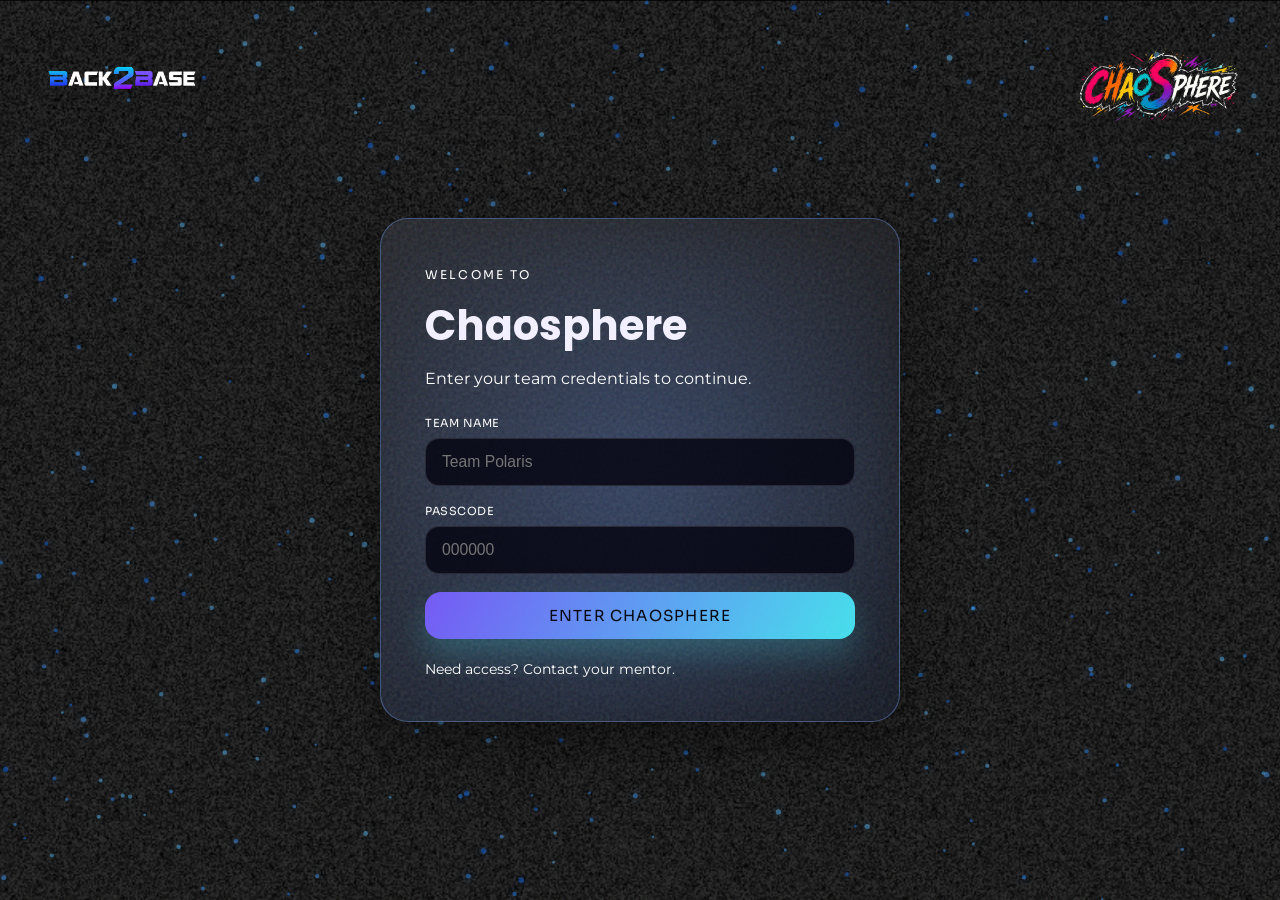
==== pages/index.html @ 479a15c3 "Initial" ====
<!DOCTYPE html>
<html lang="en">

<head>
    <meta charset="UTF-8">
    <meta name="viewport" content="width=device-width, initial-scale=1.0">
    <title>Chaosphere | Team Login</title>
    <meta name="description" content="Chaosphere team login portal.">
    <link rel="stylesheet" href="../css/style.css">
    <script>
        /*
        (function () {
            var storedTheme = localStorage.getItem('chaosphere-theme');
            if (!storedTheme) {
                storedTheme = 'dark';
            }
            document.documentElement.setAttribute('data-theme', storedTheme);
        })();
        */
        (function () {
            document.documentElement.setAttribute('data-theme', 'dark');
            localStorage.setItem('chaosphere-theme', 'dark');
        })();
    </script>
</head>

<body>
    <div class="page-loader" aria-live="polite" aria-busy="true">
        <div class="page-loader__core">
            <div class="page-loader__ring"></div>
            <div class="page-loader__spark"></div>
            <p>Loading Chaosphere</p>
        </div>
    </div>
    <canvas id="antigravity-canvas" class="antigravity-canvas"></canvas>

    <header class="corner-logos" aria-label="Branding">
        <img class="corner-logo logo-left" src="../assets/B2BLogo.png" alt="B2B Logo">
        <img class="corner-logo logo-right" src="../assets/ChoasphereLogo.png" alt="Chaosphere Logo">
    </header>

    <main class="login-shell">
        <section class="login-card" aria-labelledby="login-title">
            <div class="login-card__glow" aria-hidden="true"></div>
            <div class="login-card__content">
                <p class="login-kicker">Welcome to</p>
                <!-- <h1 id="login-title">Chaosphere Arena</h1> -->
                <!-- <h1 id="login-title">Welcome to Chaosphere</h1> -->
                <h1 id="login-title">Chaosphere</h1>
                <p class="login-subtitle">Enter your team credentials to continue.</p>

                <form class="login-form" id="login-form" autocomplete="on">
                    <label class="input-field">
                        <span>Team Name</span>
                        <input type="text" name="teamName" placeholder="Team Polaris" required>
                    </label>

                    <label class="input-field">
                        <span>Passcode</span>
                        <input type="password" name="passcode" inputmode="numeric" pattern="[0-9]*" placeholder="000000"
                            required>
                    </label>

                    <button type="submit" class="login-button">Enter Chaosphere</button>
                </form>

                <!-- <p class="login-hint">Need access? Contact your coordinator.</p> -->
                <p class="login-hint">Need access? Contact your mentor.</p>
            </div>
        </section>
    </main>

    <script src="../js/script.js"></script>
    <script src="../js/login.js"></script>
</body>

</html>
---- css/style.css ----
@import url('https://fonts.googleapis.com/css2?family=Montserrat:ital,wght@0,300;0,400;0,500;0,600;0,700;1,300;1,400;1,500;1,600;1,700&family=Poppins:ital,wght@0,400;0,500;0,600;0,700;1,400;1,500;1,600;1,700&family=Sora:wght@300;400;500;600;700&family=Urbanist:ital,wght@0,400;0,500;0,600;0,700;1,400;1,500;1,600;1,700&display=swap');

:root {
    --bg-primary: #0a0a12;
    --bg-secondary: #111122;
    --text-primary: #f2f0ff;
    /* --text-secondary: #c3c0d8; */
    --text-secondary: #ffffff;
    /* --text-muted: #8c88a3; */
    --text-muted: #ffffff;
    --accent-glow: #7a5cff;
    --accent-teal: #4bf3ff;
    /* --glass-bg: rgba(14, 14, 28, 0.55); */
    /* --glass-bg: rgba(255, 235, 235, 0.18); */
    /* --glass-bg: rgba(6, 6, 12, 0.62); */
    --glass-bg: rgba(6, 6, 12, 0.68);
    /* --glass-border: rgba(122, 92, 255, 0.35); */
    /* --glass-border: rgba(255, 178, 178, 0.38); */
    /* --glass-border: rgba(255, 140, 140, 0.35); */
    --glass-border: rgba(120, 165, 255, 0.4);
    /* --glass-shadow: 0 24px 60px rgba(0, 0, 0, 0.45); */
    --glass-shadow: 0 22px 50px rgba(0, 0, 0, 0.35);
    --input-bg: rgba(8, 8, 20, 0.85);
    --transition-smooth: all 0.4s cubic-bezier(0.4, 0, 0.2, 1);
    --font-h1: 'Poppins', 'Helvetica Neue', Arial, sans-serif;
    --font-h2: 'Urbanist', 'Helvetica Neue', Arial, sans-serif;
    --font-h3: 'Sora', 'Helvetica Neue', Arial, sans-serif;
    --font-body: 'Montserrat', 'Helvetica Neue', Arial, sans-serif;
}

[data-theme="light"] {
    --bg-primary: #f9f7fb;
    --bg-secondary: #ece9f5;
    --text-primary: #1a1a2e;
    /* --text-secondary: #4a4a5a; */
    --text-secondary: #ffffff;
    /* --text-muted: #8a8a9a; */
    --text-muted: #ffffff;
    --accent-glow: #5e50a1;
    --accent-teal: #2bb7c0;
    /* --glass-bg: rgba(255, 255, 255, 0.65); */
    /* --glass-bg: rgba(255, 235, 235, 0.28); */
    /* --glass-bg: rgba(20, 18, 28, 0.58); */
    --glass-bg: rgba(18, 18, 26, 0.62);
    /* --glass-border: rgba(255, 255, 255, 0.7); */
    /* --glass-border: rgba(255, 190, 190, 0.5); */
    /* --glass-border: rgba(255, 150, 150, 0.4); */
    --glass-border: rgba(120, 165, 255, 0.45);
    /* --glass-shadow: 0 18px 40px rgba(0, 0, 0, 0.15); */
    --glass-shadow: 0 16px 34px rgba(0, 0, 0, 0.18);
    --input-bg: rgba(255, 255, 255, 0.9);
}

*,
*::before,
*::after {
    margin: 0;
    padding: 0;
    box-sizing: border-box;
}

html {
    font-size: 16px;
}

body {
    font-family: var(--font-body);
    color: var(--text-primary);
    background-color: var(--bg-primary);
    min-height: 100vh;
    overflow-x: hidden;
    -webkit-font-smoothing: antialiased;
    -moz-osx-font-smoothing: grayscale;
}

.page-loader {
    position: fixed;
    inset: 0;
    display: grid;
    place-items: center;
    background: radial-gradient(circle at 20% 20%, rgba(60, 120, 255, 0.2), transparent 60%),
        radial-gradient(circle at 80% 80%, rgba(30, 80, 180, 0.25), transparent 65%),
        rgba(5, 6, 14, 0.95);
    z-index: 5;
    transition: opacity 0.6s ease, visibility 0.6s ease;
}

.pay-page .page-loader,
.confirm-page .page-loader {
    background: radial-gradient(circle at 20% 20%, rgba(200, 60, 70, 0.25), transparent 60%),
        radial-gradient(circle at 80% 80%, rgba(140, 30, 40, 0.35), transparent 65%),
        rgba(10, 6, 10, 0.95);
}

.page-loader__core {
    display: grid;
    gap: 18px;
    justify-items: center;
    color: var(--text-primary);
    text-transform: uppercase;
    letter-spacing: 0.3em;
    font-size: 0.7rem;
}

.page-loader__ring {
    width: 86px;
    height: 86px;
    border-radius: 50%;
    border: 2px solid rgba(80, 140, 255, 0.25);
    border-top-color: rgba(120, 180, 255, 0.9);
    border-right-color: rgba(60, 130, 255, 0.6);
    box-shadow: 0 0 24px rgba(60, 120, 255, 0.35);
    animation: spinLoader 1.3s linear infinite;
}

.pay-page .page-loader__ring,
.confirm-page .page-loader__ring {
    border: 2px solid rgba(200, 80, 90, 0.25);
    border-top-color: rgba(255, 120, 130, 0.9);
    border-right-color: rgba(200, 70, 80, 0.6);
    box-shadow: 0 0 24px rgba(200, 70, 90, 0.35);
}

.page-loader__spark {
    width: 140px;
    height: 6px;
    border-radius: 999px;
    background: linear-gradient(90deg, transparent, rgba(120, 180, 255, 0.75), transparent);
    animation: pulseLoader 1.4s ease-in-out infinite;
}

.pay-page .page-loader__spark,
.confirm-page .page-loader__spark {
    background: linear-gradient(90deg, transparent, rgba(255, 120, 130, 0.75), transparent);
}

.page-loader--hidden {
    opacity: 0;
    visibility: hidden;
}

img {
    max-width: 100%;
    display: block;
}

.grain-bg {
    position: fixed;
    inset: 0;
    z-index: -2;
    pointer-events: none;
}

.grain-bg__gradient {
    position: absolute;
    inset: 0;
    /* background-image:
        radial-gradient(1000px 600px at 60% 20%, rgba(122, 92, 255, 0.2), transparent 60%),
        radial-gradient(900px 700px at 20% 70%, rgba(75, 243, 255, 0.18), transparent 65%),
        url("../assets/bg.jpg"); */
    background-image: url("../assets/bg.jpg");
    background-position: center;
    background-repeat: no-repeat;
    background-size: cover;
    opacity: 0.95;
}

.dashboard-page .grain-bg__gradient {
    opacity: 0.75;
    filter: brightness(0.7) saturate(0.9);
}

.pay-page .grain-bg__gradient,
.confirm-page .grain-bg__gradient {
    opacity: 0.7;
    filter: brightness(0.55) saturate(0.75);
}

[data-theme="light"] .grain-bg__gradient {
    opacity: 0.85;
    filter: saturate(1.1) brightness(1.08);
}

.grain-bg__noise {
    position: absolute;
    inset: 0;
    background-image: url("data:image/svg+xml,%3Csvg viewBox='0 0 200 200' xmlns='http://www.w3.org/2000/svg'%3E%3Cfilter id='noise'%3E%3CfeTurbulence type='fractalNoise' baseFrequency='0.7' numOctaves='3' stitchTiles='stitch'/%3E%3C/filter%3E%3Crect width='100%25' height='100%25' filter='url(%23noise)'/%3E%3C/svg%3E");
    background-repeat: repeat;
    background-size: 220px 220px;
    opacity: 0.18;
    mix-blend-mode: soft-light;
}

.antigravity-canvas {
    position: fixed;
    inset: 0;
    width: 100vw;
    height: 100vh;
    z-index: -1;
    pointer-events: none;
}

.corner-logos {
    position: fixed;
    inset: 0;
    pointer-events: none;
    z-index: 2;
}

.corner-logo {
    position: absolute;
    width: clamp(110px, 14vw, 180px);
    filter: drop-shadow(0 10px 30px rgba(0, 0, 0, 0.35));
}

.logo-left {
    top: 28px;
    left: 32px;
}

.logo-right {
    top: 28px;
    right: 32px;
}

.login-shell {
    min-height: 100vh;
    display: flex;
    align-items: center;
    justify-content: center;
    padding: 120px 20px 80px;
}

.login-card {
    position: relative;
    width: min(520px, 92vw);
    border-radius: 28px;
    /* background: var(--glass-bg); */
    background: var(--glass-bg);
    /* background-image:
        linear-gradient(140deg, rgba(255, 240, 240, 0.45), rgba(255, 255, 255, 0.08)),
        linear-gradient(10deg, rgba(255, 120, 120, 0.12), rgba(255, 255, 255, 0.02)),
        url("data:image/svg+xml,%3Csvg viewBox='0 0 160 160' xmlns='http://www.w3.org/2000/svg'%3E%3Cfilter id='grain'%3E%3CfeTurbulence type='fractalNoise' baseFrequency='0.9' numOctaves='2' stitchTiles='stitch'/%3E%3C/filter%3E%3Crect width='100%25' height='100%25' filter='url(%23grain)' opacity='0.25'/%3E%3C/svg%3E"); */
    /* background-image:
        linear-gradient(160deg, rgba(255, 255, 255, 0.08), rgba(0, 0, 0, 0.2)),
        linear-gradient(10deg, rgba(255, 120, 120, 0.12), rgba(0, 0, 0, 0.15)),
        url("data:image/svg+xml,%3Csvg viewBox='0 0 160 160' xmlns='http://www.w3.org/2000/svg'%3E%3Cfilter id='grain'%3E%3CfeTurbulence type='fractalNoise' baseFrequency='0.9' numOctaves='2' stitchTiles='stitch'/%3E%3C/filter%3E%3Crect width='100%25' height='100%25' filter='url(%23grain)' opacity='0.2'/%3E%3C/svg%3E"); */
    background-image:
        linear-gradient(160deg, rgba(255, 255, 255, 0.08), rgba(0, 0, 0, 0.25)),
        linear-gradient(10deg, rgba(120, 165, 255, 0.12), rgba(0, 0, 0, 0.2)),
        url("data:image/svg+xml,%3Csvg viewBox='0 0 160 160' xmlns='http://www.w3.org/2000/svg'%3E%3Cfilter id='grain'%3E%3CfeTurbulence type='fractalNoise' baseFrequency='0.9' numOctaves='2' stitchTiles='stitch'/%3E%3C/filter%3E%3Crect width='100%25' height='100%25' filter='url(%23grain)' opacity='0.2'/%3E%3C/svg%3E");
    border: 1px solid var(--glass-border);
    box-shadow: var(--glass-shadow);
    backdrop-filter: blur(22px) saturate(170%);
    -webkit-backdrop-filter: blur(22px) saturate(170%);
    overflow: hidden;
    animation: floatIn 0.9s ease-out;
}

.login-card__glow {
    position: absolute;
    inset: -2px;
    border-radius: inherit;
    /* background: linear-gradient(135deg, rgba(122, 92, 255, 0.7), rgba(75, 243, 255, 0.65)); */
    /* background: linear-gradient(135deg, rgba(255, 140, 140, 0.55), rgba(255, 220, 220, 0.45)); */
    /* background: radial-gradient(circle at 30% 30%, rgba(255, 120, 120, 0.7), rgba(255, 80, 80, 0.2)); */
    background: radial-gradient(circle at 50% 50%, rgba(120, 165, 255, 0.45), rgba(120, 165, 255, 0));
    filter: blur(30px);
    opacity: 0.6;
    z-index: 0;
}

.login-card__content {
    position: relative;
    z-index: 1;
    padding: 48px 44px 44px;
    text-align: left;
}

.login-kicker {
    font-family: var(--font-h3);
    text-transform: uppercase;
    letter-spacing: 0.18em;
    font-size: 0.75rem;
    color: var(--text-muted);
    margin-bottom: 12px;
}

.login-card h1 {
    font-family: var(--font-h1);
    font-size: clamp(2rem, 4vw, 2.6rem);
    margin-bottom: 12px;
}

.login-subtitle {
    color: var(--text-secondary);
    margin-bottom: 28px;
    font-size: 1rem;
}

.login-form {
    display: grid;
    gap: 18px;
}

.input-field {
    display: grid;
    gap: 8px;
    font-size: 0.9rem;
    color: var(--text-secondary);
}

.input-field span {
    font-family: var(--font-h3);
    letter-spacing: 0.05em;
    text-transform: uppercase;
    font-size: 0.7rem;
}

.input-field input {
    padding: 14px 16px;
    border-radius: 14px;
    border: 1px solid rgba(255, 255, 255, 0.12);
    background: var(--input-bg);
    color: var(--text-primary);
    font-size: 0.98rem;
    transition: var(--transition-smooth);
    outline: none;
}

.input-field input:focus {
    border-color: rgba(75, 243, 255, 0.7);
    box-shadow: 0 0 0 3px rgba(75, 243, 255, 0.2);
}

.login-button {
    padding: 14px 18px;
    border-radius: 16px;
    border: none;
    font-family: var(--font-h3);
    font-size: 0.95rem;
    letter-spacing: 0.08em;
    text-transform: uppercase;
    background: linear-gradient(120deg, rgba(122, 92, 255, 0.95), rgba(75, 243, 255, 0.9));
    color: #0a0a12;
    cursor: pointer;
    transition: var(--transition-smooth);
    box-shadow: 0 16px 30px rgba(75, 243, 255, 0.2);
}

.login-button:hover {
    transform: translateY(-2px);
    box-shadow: 0 20px 34px rgba(122, 92, 255, 0.35);
}

.login-hint {
    margin-top: 22px;
    color: var(--text-muted);
    font-size: 0.85rem;
}

.theme-toggle {
    position: fixed;
    bottom: 26px;
    left: 28px;
    width: 44px;
    height: 44px;
    border-radius: 50%;
    border: 1px solid var(--glass-border);
    background: var(--glass-bg);
    backdrop-filter: blur(20px) saturate(180%);
    -webkit-backdrop-filter: blur(20px) saturate(180%);
    box-shadow: 0 4px 24px rgba(0, 0, 0, 0.2);
    cursor: pointer;
    display: flex;
    align-items: center;
    justify-content: center;
    transition: var(--transition-smooth);
    z-index: 3;
}

.theme-toggle:hover {
    transform: translateY(-2px) scale(1.05);
}

.theme-toggle svg {
    width: 22px;
    height: 22px;
}

.theme-toggle .icon-sun,
.theme-toggle .icon-moon {
    position: absolute;
    transition: opacity 0.3s ease, transform 0.3s ease;
}

.theme-toggle .icon-sun {
    color: #f5c46b;
    opacity: 0;
    transform: rotate(-90deg) scale(0.7);
}

.theme-toggle .icon-moon {
    color: #c4b5fd;
    opacity: 1;
    transform: rotate(0deg) scale(1);
}

[data-theme="light"] .theme-toggle .icon-sun {
    opacity: 1;
    transform: rotate(0deg) scale(1);
}

[data-theme="light"] .theme-toggle .icon-moon {
    opacity: 0;
    transform: rotate(90deg) scale(0.7);
}

@keyframes floatIn {
    from {
        opacity: 0;
        transform: translateY(40px);
    }

    to {
        opacity: 1;
        transform: translateY(0);
    }
}

@keyframes spinLoader {
    to {
        transform: rotate(360deg);
    }
}

@keyframes pulseLoader {

    0%,
    100% {
        opacity: 0.35;
        transform: scaleX(0.6);
    }

    50% {
        opacity: 0.9;
        transform: scaleX(1);
    }
}

@media (max-width: 720px) {
    .corner-logo {
        width: clamp(90px, 18vw, 140px);
    }

    .logo-left,
    .logo-right {
        top: 20px;
    }

    .login-card__content {
        padding: 40px 28px 36px;
    }
}
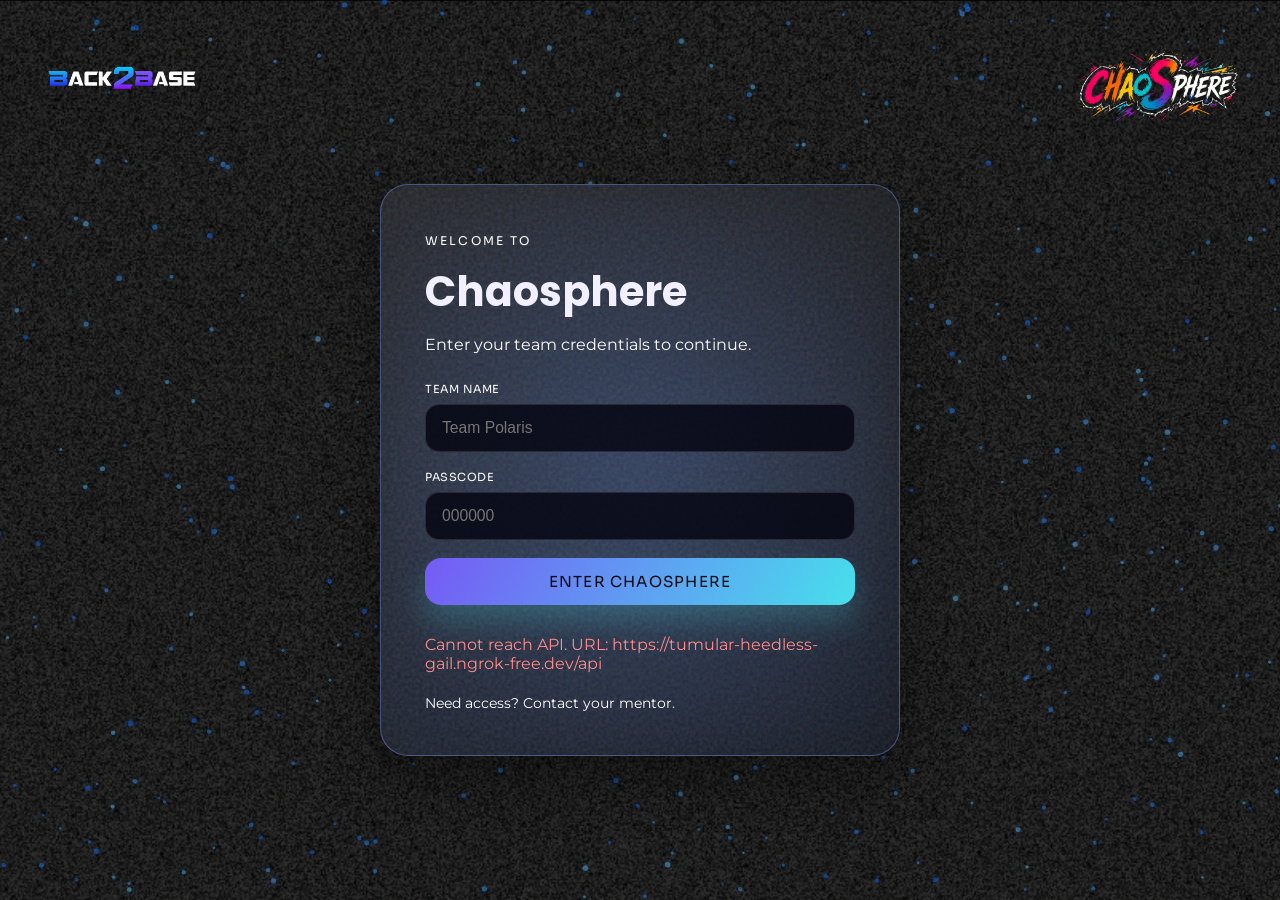
==== commit eaafd043: "changes" ====
--- a/pages/index.html
+++ b/pages/index.html
@@ -6,6 +6,7 @@
     <meta name="viewport" content="width=device-width, initial-scale=1.0">
     <title>Chaosphere | Team Login</title>
     <meta name="description" content="Chaosphere team login portal.">
+    <link rel="icon" type="image/png" href="../assets/ChoasphereLogo.png">
     <link rel="stylesheet" href="../css/style.css">
     <script>
         /*
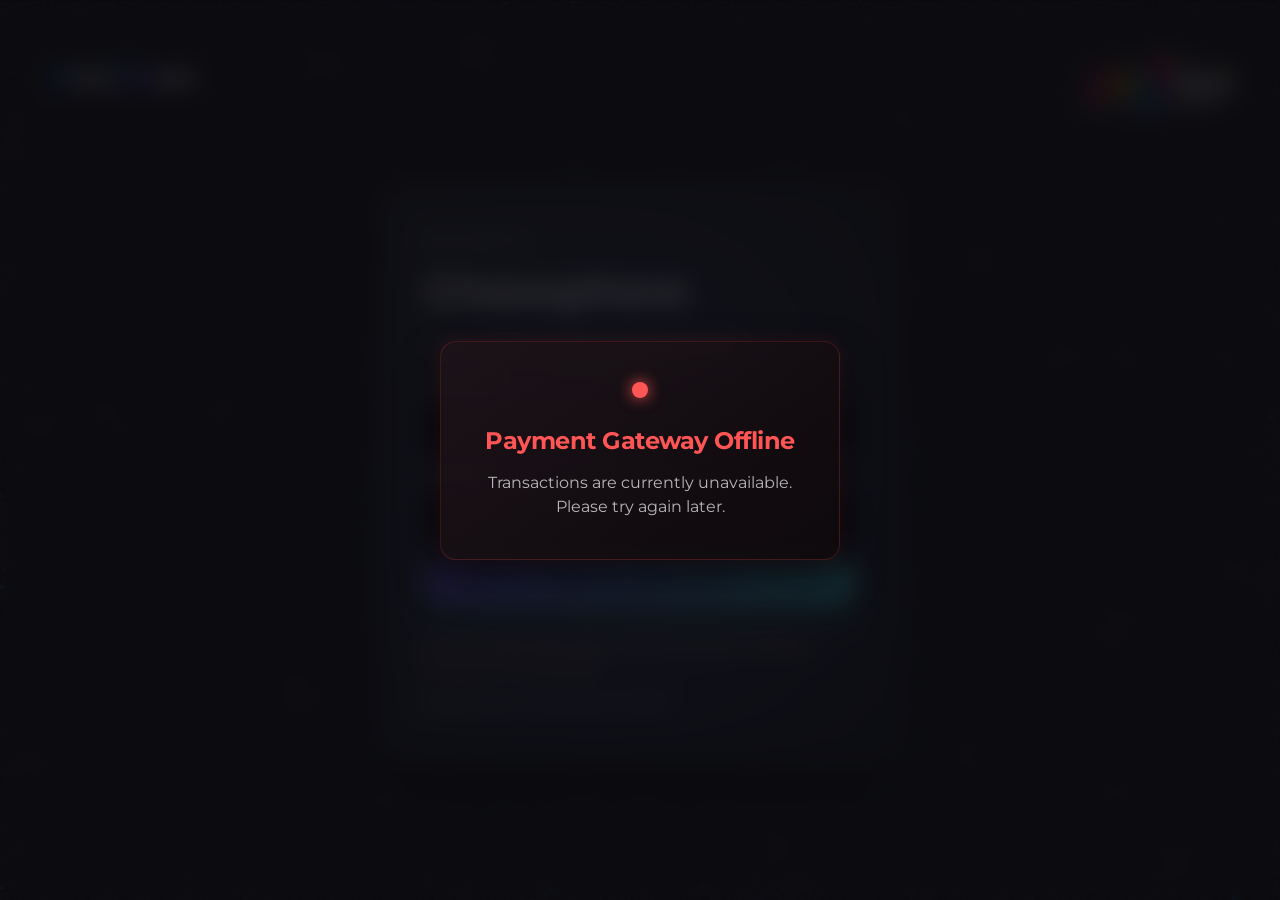
==== commit b8df4311: "change" ====
--- a/pages/index.html
+++ b/pages/index.html
@@ -71,6 +71,7 @@
         </section>
     </main>
 
+    <script src="../js/config.js"></script>
     <script src="../js/script.js"></script>
     <script src="../js/login.js"></script>
 </body>
